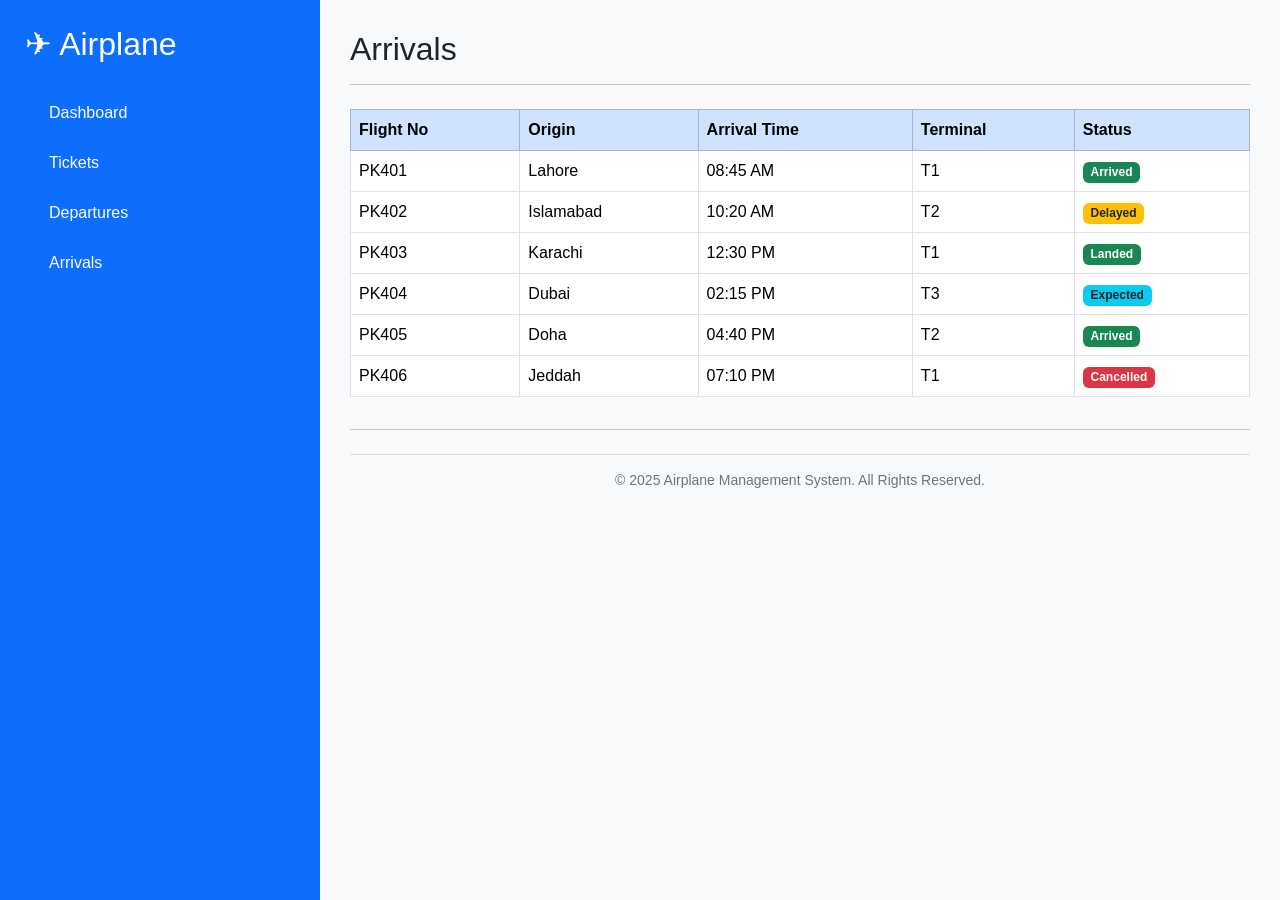
==== arrivals.html @ 70f8caa6 "Initial commit of Airplane Management System" ====
<!DOCTYPE html>
<html lang="en">

<head>
    <meta charset="UTF-8">
    <meta name="viewport" content="width=device-width, initial-scale=1.0">

    <title>Arrivals | Airplane Management System</title>

    <!-- Bootstrap CSS -->
    <link href="https://cdn.jsdelivr.net/npm/bootstrap@5.3.7/dist/css/bootstrap.min.css" rel="stylesheet">

    <!-- Custom CSS -->
    <link rel="stylesheet" href="css/style.css">
</head>

<body>

    <div class="container-fluid">
        <div class="row">

            <!-- ================= Sidebar Start ================= -->
            <div class="col-md-3 sidebar">

                <h2 class="logo">✈ Airplane</h2>

              <ul class="nav flex-column">

    <li class="nav-item">
        <a href="index.html" class="nav-link">
            <i class="bi bi-speedometer2"></i> Dashboard
        </a>
    </li>

    <li class="nav-item">
        <a href="tickets.html" class="nav-link">
            <i class="bi bi-ticket-perforated"></i> Tickets
        </a>
    </li>

    <li class="nav-item">
        <a href="departures.html" class="nav-link">
            <i class="bi bi-airplane-engines"></i> Departures
        </a>
    </li>

    <li class="nav-item">
        <a href="arrivals.html" class="nav-link active">
            <i class="bi bi-airplane"></i> Arrivals
        </a>
    </li>

</ul>

            </div>
            <!-- ================= Sidebar End ================= -->


            <!-- ================= Main Content Start ================= -->
            <div class="col-md-9 main-content">

            <h2 class="mb-3">Arrivals</h2>

<hr class="mb-4">

<div class="table-responsive">

    <table class="table table-bordered table-hover align-middle">

        <thead class="table-primary">

            <tr>
                <th>Flight No</th>
                <th>Origin</th>
                <th>Arrival Time</th>
                <th>Terminal</th>
                <th>Status</th>
            </tr>

        </thead>

        <tbody>

            <tr>
                <td>PK401</td>
                <td>Lahore</td>
                <td>08:45 AM</td>
                <td>T1</td>
                <td><span class="badge bg-success">Arrived</span></td>
            </tr>

            <tr>
                <td>PK402</td>
                <td>Islamabad</td>
                <td>10:20 AM</td>
                <td>T2</td>
                <td><span class="badge bg-warning text-dark">Delayed</span></td>
            </tr>

            <tr>
                <td>PK403</td>
                <td>Karachi</td>
                <td>12:30 PM</td>
                <td>T1</td>
                <td><span class="badge bg-success">Landed</span></td>
            </tr>

            <tr>
                <td>PK404</td>
                <td>Dubai</td>
                <td>02:15 PM</td>
                <td>T3</td>
                <td><span class="badge bg-info text-dark">Expected</span></td>
            </tr>

            <tr>
                <td>PK405</td>
                <td>Doha</td>
                <td>04:40 PM</td>
                <td>T2</td>
                <td><span class="badge bg-success">Arrived</span></td>
            </tr>

            <tr>
                <td>PK406</td>
                <td>Jeddah</td>
                <td>07:10 PM</td>
                <td>T1</td>
                <td><span class="badge bg-danger">Cancelled</span></td>
            </tr>

        </tbody>

    </table>
</div>
<!-- ================= Footer Start ================= -->
<hr>

<footer class="text-center mt-4">
    <p class="mb-0">
        &copy; 2025 Airplane Management System. All Rights Reserved.
    </p>
</footer>
<!-- ================= Footer End ================= -->
</div>

</div>
</div>
</body>
</html>
---- css/style.css ----
* {
    margin: 0;
    padding: 0;
    box-sizing: border-box;
}

body {
    background-color: #f8f9fa;
    font-family: Arial, Helvetica, sans-serif;
}

/* Sidebar */
.sidebar {
    background-color: #0d6efd;
    min-height: 100vh;
    padding: 25px;
}

.logo {
    color: white;
    margin-bottom: 30px;
}

.nav-link {
    color: white;
    margin-bottom: 10px;
    border-radius: 5px;
    transition: 0.3s;
}

.nav-link:hover {
    background-color: white;
    color: #0d6efd;
}

/* Main Content */
.main-content {
    padding: 30px;
}

/* Dashboard Cards */
.card {
    border: none;
    border-radius: 10px;
    transition: 0.3s;
}

.card:hover {
    transform: translateY(-5px);
}

.card h2 {
    color: #0d6efd;
    font-weight: bold;
}
/* Footer */

footer {
    margin-top: 30px;
    padding: 15px 0;
    border-top: 1px solid #ddd;
}

footer p {
    color: #6c757d;
    font-size: 14px;
    margin: 0;
}
/* Sidebar Icons */
.nav-link i {
    margin-right: 8px;
}

/* Dashboard Cards */
.card {
    border: none;
    transition: transform 0.3s ease;
}

.card:hover {
    transform: translateY(-5px);
}
.dashboard-image{
    width:100%;
    height:320px;
    object-fit:cover;
    border-radius:10px;
}
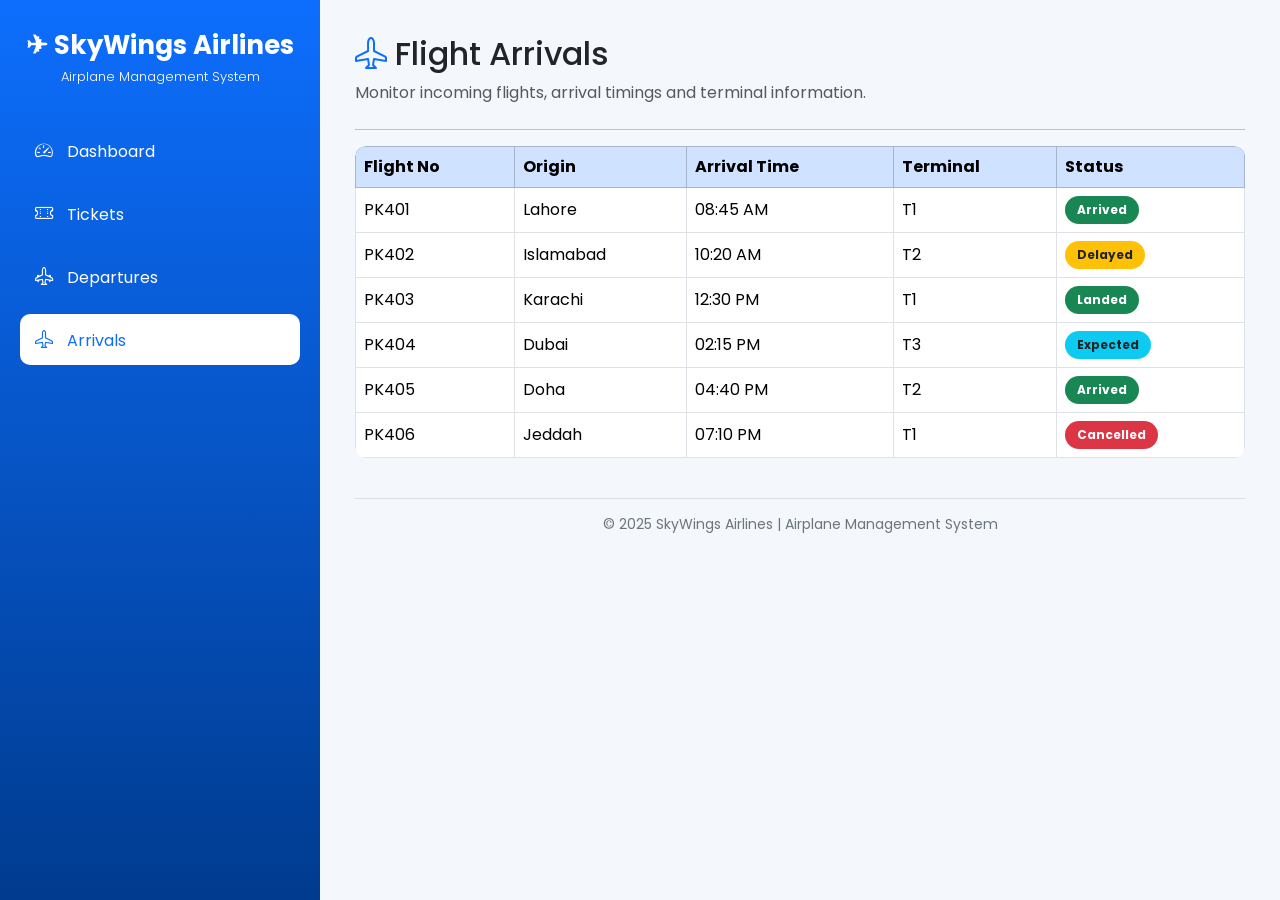
==== commit 51ab5c50: "Updated Airplane Management System UI with SkyWings Airlines theme" ====
--- a/arrivals.html
+++ b/arrivals.html
@@ -2,149 +2,587 @@
 <html lang="en">
 
 <head>
-    <meta charset="UTF-8">
-    <meta name="viewport" content="width=device-width, initial-scale=1.0">
-
-    <title>Arrivals | Airplane Management System</title>
-
-    <!-- Bootstrap CSS -->
-    <link href="https://cdn.jsdelivr.net/npm/bootstrap@5.3.7/dist/css/bootstrap.min.css" rel="stylesheet">
-
-    <!-- Custom CSS -->
-    <link rel="stylesheet" href="css/style.css">
+
+<meta charset="UTF-8">
+<meta name="viewport" content="width=device-width, initial-scale=1.0">
+
+
+<title>Arrivals | SkyWings Airlines</title>
+
+
+
+<!-- Bootstrap CSS -->
+
+<link href="https://cdn.jsdelivr.net/npm/bootstrap@5.3.7/dist/css/bootstrap.min.css" rel="stylesheet">
+
+
+
+<!-- Bootstrap Icons -->
+
+<link rel="stylesheet" href="https://cdn.jsdelivr.net/npm/bootstrap-icons@1.11.3/font/bootstrap-icons.min.css">
+
+
+
+<!-- Custom CSS -->
+
+<link rel="stylesheet" href="css/style.css">
+
+
 </head>
 
+
+
+
 <body>
 
-    <div class="container-fluid">
-        <div class="row">
-
-            <!-- ================= Sidebar Start ================= -->
-            <div class="col-md-3 sidebar">
-
-                <h2 class="logo">✈ Airplane</h2>
-
-              <ul class="nav flex-column">
-
-    <li class="nav-item">
-        <a href="index.html" class="nav-link">
-            <i class="bi bi-speedometer2"></i> Dashboard
-        </a>
-    </li>
-
-    <li class="nav-item">
-        <a href="tickets.html" class="nav-link">
-            <i class="bi bi-ticket-perforated"></i> Tickets
-        </a>
-    </li>
-
-    <li class="nav-item">
-        <a href="departures.html" class="nav-link">
-            <i class="bi bi-airplane-engines"></i> Departures
-        </a>
-    </li>
-
-    <li class="nav-item">
-        <a href="arrivals.html" class="nav-link active">
-            <i class="bi bi-airplane"></i> Arrivals
-        </a>
-    </li>
+
+<div class="container-fluid">
+
+
+<div class="row">
+
+
+
+
+
+<!-- Sidebar -->
+
+
+<div class="col-md-3 sidebar">
+
+
+<h2 class="logo">
+
+✈ SkyWings Airlines
+
+<span>
+Airplane Management System
+</span>
+
+</h2>
+
+
+
+
+
+<ul class="nav flex-column">
+
+
+
+<li class="nav-item">
+
+
+<a href="index.html" class="nav-link">
+
+
+<i class="bi bi-speedometer2"></i>
+
+Dashboard
+
+
+</a>
+
+
+</li>
+
+
+
+
+
+
+<li class="nav-item">
+
+
+<a href="tickets.html" class="nav-link">
+
+
+<i class="bi bi-ticket-perforated"></i>
+
+Tickets
+
+
+</a>
+
+
+</li>
+
+
+
+
+
+
+
+<li class="nav-item">
+
+
+<a href="departures.html" class="nav-link">
+
+
+<i class="bi bi-airplane-engines"></i>
+
+Departures
+
+
+</a>
+
+
+</li>
+
+
+
+
+
+
+
+<li class="nav-item">
+
+
+<a href="arrivals.html" class="nav-link active">
+
+
+<i class="bi bi-airplane"></i>
+
+Arrivals
+
+
+</a>
+
+
+</li>
+
+
+
+
 
 </ul>
 
-            </div>
-            <!-- ================= Sidebar End ================= -->
-
-
-            <!-- ================= Main Content Start ================= -->
-            <div class="col-md-9 main-content">
-
-            <h2 class="mb-3">Arrivals</h2>
-
-<hr class="mb-4">
+
+
+</div>
+
+
+
+
+
+
+
+
+
+
+<!-- Main Content -->
+
+
+<div class="col-md-9 main-content">
+
+
+
+
+
+
+<div class="mb-4">
+
+
+<h2>
+
+<i class="bi bi-airplane text-primary"></i>
+
+Flight Arrivals
+
+</h2>
+
+
+
+
+<p class="text-muted">
+
+Monitor incoming flights, arrival timings and terminal information.
+
+</p>
+
+
+
+</div>
+
+
+
+
+
+<hr>
+
+
+
+
+
+
 
 <div class="table-responsive">
 
-    <table class="table table-bordered table-hover align-middle">
-
-        <thead class="table-primary">
-
-            <tr>
-                <th>Flight No</th>
-                <th>Origin</th>
-                <th>Arrival Time</th>
-                <th>Terminal</th>
-                <th>Status</th>
-            </tr>
-
-        </thead>
-
-        <tbody>
-
-            <tr>
-                <td>PK401</td>
-                <td>Lahore</td>
-                <td>08:45 AM</td>
-                <td>T1</td>
-                <td><span class="badge bg-success">Arrived</span></td>
-            </tr>
-
-            <tr>
-                <td>PK402</td>
-                <td>Islamabad</td>
-                <td>10:20 AM</td>
-                <td>T2</td>
-                <td><span class="badge bg-warning text-dark">Delayed</span></td>
-            </tr>
-
-            <tr>
-                <td>PK403</td>
-                <td>Karachi</td>
-                <td>12:30 PM</td>
-                <td>T1</td>
-                <td><span class="badge bg-success">Landed</span></td>
-            </tr>
-
-            <tr>
-                <td>PK404</td>
-                <td>Dubai</td>
-                <td>02:15 PM</td>
-                <td>T3</td>
-                <td><span class="badge bg-info text-dark">Expected</span></td>
-            </tr>
-
-            <tr>
-                <td>PK405</td>
-                <td>Doha</td>
-                <td>04:40 PM</td>
-                <td>T2</td>
-                <td><span class="badge bg-success">Arrived</span></td>
-            </tr>
-
-            <tr>
-                <td>PK406</td>
-                <td>Jeddah</td>
-                <td>07:10 PM</td>
-                <td>T1</td>
-                <td><span class="badge bg-danger">Cancelled</span></td>
-            </tr>
-
-        </tbody>
-
-    </table>
+
+
+<table class="table table-bordered table-hover align-middle">
+
+
+
+
+
+<thead class="table-primary">
+
+
+<tr>
+
+
+<th>
+Flight No
+</th>
+
+
+<th>
+Origin
+</th>
+
+
+<th>
+Arrival Time
+</th>
+
+
+<th>
+Terminal
+</th>
+
+
+<th>
+Status
+</th>
+
+
+
+</tr>
+
+
+</thead>
+
+
+
+
+
+
+
+<tbody>
+
+
+
+
+<tr>
+
+
+<td>
+PK401
+</td>
+
+
+<td>
+Lahore
+</td>
+
+
+<td>
+08:45 AM
+</td>
+
+
+<td>
+T1
+</td>
+
+
+<td>
+
+<span class="badge bg-success">
+
+Arrived
+
+</span>
+
+</td>
+
+
+</tr>
+
+
+
+
+
+
+
+
+<tr>
+
+
+<td>
+PK402
+</td>
+
+
+<td>
+Islamabad
+</td>
+
+
+<td>
+10:20 AM
+</td>
+
+
+<td>
+T2
+</td>
+
+
+<td>
+
+<span class="badge bg-warning text-dark">
+
+Delayed
+
+</span>
+
+</td>
+
+
+</tr>
+
+
+
+
+
+
+
+
+<tr>
+
+
+<td>
+PK403
+</td>
+
+
+<td>
+Karachi
+</td>
+
+
+<td>
+12:30 PM
+</td>
+
+
+<td>
+T1
+</td>
+
+
+<td>
+
+<span class="badge bg-success">
+
+Landed
+
+</span>
+
+</td>
+
+
+</tr>
+
+
+
+
+
+
+
+
+<tr>
+
+
+<td>
+PK404
+</td>
+
+
+<td>
+Dubai
+</td>
+
+
+<td>
+02:15 PM
+</td>
+
+
+<td>
+T3
+</td>
+
+
+<td>
+
+<span class="badge bg-info text-dark">
+
+Expected
+
+</span>
+
+</td>
+
+
+</tr>
+
+
+
+
+
+
+
+
+<tr>
+
+
+<td>
+PK405
+</td>
+
+
+<td>
+Doha
+</td>
+
+
+<td>
+04:40 PM
+</td>
+
+
+<td>
+T2
+</td>
+
+
+<td>
+
+<span class="badge bg-success">
+
+Arrived
+
+</span>
+
+</td>
+
+
+</tr>
+
+
+
+
+
+
+
+
+<tr>
+
+
+<td>
+PK406
+</td>
+
+
+<td>
+Jeddah
+</td>
+
+
+<td>
+07:10 PM
+</td>
+
+
+<td>
+T1
+</td>
+
+
+<td>
+
+<span class="badge bg-danger">
+
+Cancelled
+
+</span>
+
+</td>
+
+
+</tr>
+
+
+
+
+
+
+</tbody>
+
+
+
+
+</table>
+
+
+
 </div>
-<!-- ================= Footer Start ================= -->
-<hr>
+
+
+
+
+
+
+
+<!-- Footer -->
+
 
 <footer class="text-center mt-4">
-    <p class="mb-0">
-        &copy; 2025 Airplane Management System. All Rights Reserved.
-    </p>
+
+
+<p class="mb-0">
+
+© 2025 SkyWings Airlines |
+
+Airplane Management System
+
+</p>
+
+
 </footer>
-<!-- ================= Footer End ================= -->
+
+
+
+
+
+
 </div>
 
+
+
 </div>
+
+
 </div>
+
+
+
+
+
+
 </body>
+
+
 </html>
--- a/css/style.css
+++ b/css/style.css
@@ -1,88 +1,340 @@
-* {
-    margin: 0;
-    padding: 0;
-    box-sizing: border-box;
-}
-
-body {
-    background-color: #f8f9fa;
-    font-family: Arial, Helvetica, sans-serif;
-}
-
-/* Sidebar */
-.sidebar {
-    background-color: #0d6efd;
-    min-height: 100vh;
-    padding: 25px;
-}
-
-.logo {
-    color: white;
-    margin-bottom: 30px;
-}
-
-.nav-link {
-    color: white;
-    margin-bottom: 10px;
-    border-radius: 5px;
-    transition: 0.3s;
-}
-
-.nav-link:hover {
-    background-color: white;
-    color: #0d6efd;
-}
-
-/* Main Content */
-.main-content {
-    padding: 30px;
-}
-
-/* Dashboard Cards */
-.card {
-    border: none;
-    border-radius: 10px;
-    transition: 0.3s;
-}
-
-.card:hover {
-    transform: translateY(-5px);
-}
-
-.card h2 {
-    color: #0d6efd;
-    font-weight: bold;
-}
-/* Footer */
-
-footer {
-    margin-top: 30px;
-    padding: 15px 0;
-    border-top: 1px solid #ddd;
-}
-
-footer p {
-    color: #6c757d;
-    font-size: 14px;
-    margin: 0;
-}
-/* Sidebar Icons */
-.nav-link i {
-    margin-right: 8px;
-}
-
-/* Dashboard Cards */
-.card {
-    border: none;
-    transition: transform 0.3s ease;
-}
-
-.card:hover {
-    transform: translateY(-5px);
-}
+/* Google Font */
+@import url('https://fonts.googleapis.com/css2?family=Poppins:wght@300;400;500;600;700&display=swap');
+
+
+/* Global Styling */
+
+*{
+    margin:0;
+    padding:0;
+    box-sizing:border-box;
+}
+
+
+body{
+
+    background-color:#f4f7fb;
+
+    font-family:'Poppins', Arial, sans-serif;
+
+}
+
+
+
+/* ================= Sidebar ================= */
+
+
+.sidebar{
+
+    background:linear-gradient(180deg,#0d6efd,#003b8f);
+
+    min-height:100vh;
+
+    padding:30px 20px;
+
+}
+
+
+
+/* Airline Logo */
+
+.logo{
+
+    color:white;
+
+    text-align:center;
+
+    font-size:26px;
+
+    font-weight:700;
+
+    margin-bottom:40px;
+
+}
+
+
+
+.logo span{
+
+    display:block;
+
+    font-size:13px;
+
+    font-weight:300;
+
+    margin-top:8px;
+
+}
+
+
+
+/* Navigation Links */
+
+
+.nav-link{
+
+    color:white;
+
+    padding:12px 15px;
+
+    margin-bottom:12px;
+
+    border-radius:10px;
+
+    transition:0.3s;
+
+    font-size:16px;
+
+}
+
+
+
+.nav-link i{
+
+    margin-right:10px;
+
+    font-size:18px;
+
+}
+
+
+
+
+/* Hover + Active */
+
+
+.nav-link:hover,
+
+.nav-link.active{
+
+
+    background-color:white;
+
+    color:#0d6efd !important;
+
+
+}
+
+
+
+
+
+/* ================= Main Content ================= */
+
+
+.main-content{
+
+    padding:35px;
+
+}
+
+
+
+/* Header Button */
+
+
+.btn-primary{
+
+
+    border-radius:20px;
+
+    padding:10px 20px;
+
+
+}
+
+
+
+
+
+/* ================= Dashboard Cards ================= */
+
+
+.card{
+
+
+    border:none;
+
+    border-radius:18px;
+
+    background:white;
+
+    transition:0.3s;
+
+    height:100%;
+
+
+}
+
+
+
+.card:hover{
+
+
+    transform:translateY(-8px);
+
+    box-shadow:0 10px 25px rgba(0,0,0,0.15);
+
+
+}
+
+
+
+.card-body i{
+
+
+    font-size:45px;
+
+
+}
+
+
+
+.card h5{
+
+
+    font-weight:600;
+
+}
+
+
+
+.card h2{
+
+
+    color:#0d6efd;
+
+    font-size:32px;
+
+    font-weight:700;
+
+}
+
+
+
+/* ================= Image ================= */
+
+
 .dashboard-image{
+
+
     width:100%;
-    height:320px;
+
+    height:350px;
+
     object-fit:cover;
-    border-radius:10px;
+
+    border-radius:15px;
+
+
+}
+
+
+
+/* ================= Footer ================= */
+
+
+footer{
+
+
+    margin-top:30px;
+
+    padding:15px 0;
+
+    border-top:1px solid #ddd;
+
+
+}
+
+
+
+footer p{
+
+
+    color:#6c757d;
+
+    font-size:14px;
+
+
+}
+
+
+
+/* ================= Tables (Tickets, Arrivals, Departures) ================= */
+
+
+.table{
+
+
+    background:white;
+
+    border-radius:12px;
+
+    overflow:hidden;
+
+
+}
+
+
+
+.table thead{
+
+
+    background:#0d6efd;
+
+    color:white;
+
+
+}
+
+
+
+.table-hover tbody tr:hover{
+
+
+    background-color:#f1f6ff;
+
+
+}
+
+
+
+/* Badges */
+
+
+.badge{
+
+
+    padding:8px 12px;
+
+    border-radius:20px;
+
+
+}
+
+
+
+
+
+/* Responsive Design */
+
+
+@media(max-width:768px){
+
+
+.sidebar{
+
+    min-height:auto;
+
+}
+
+
+
+.main-content{
+
+    padding:20px;
+
+}
+
+
 }
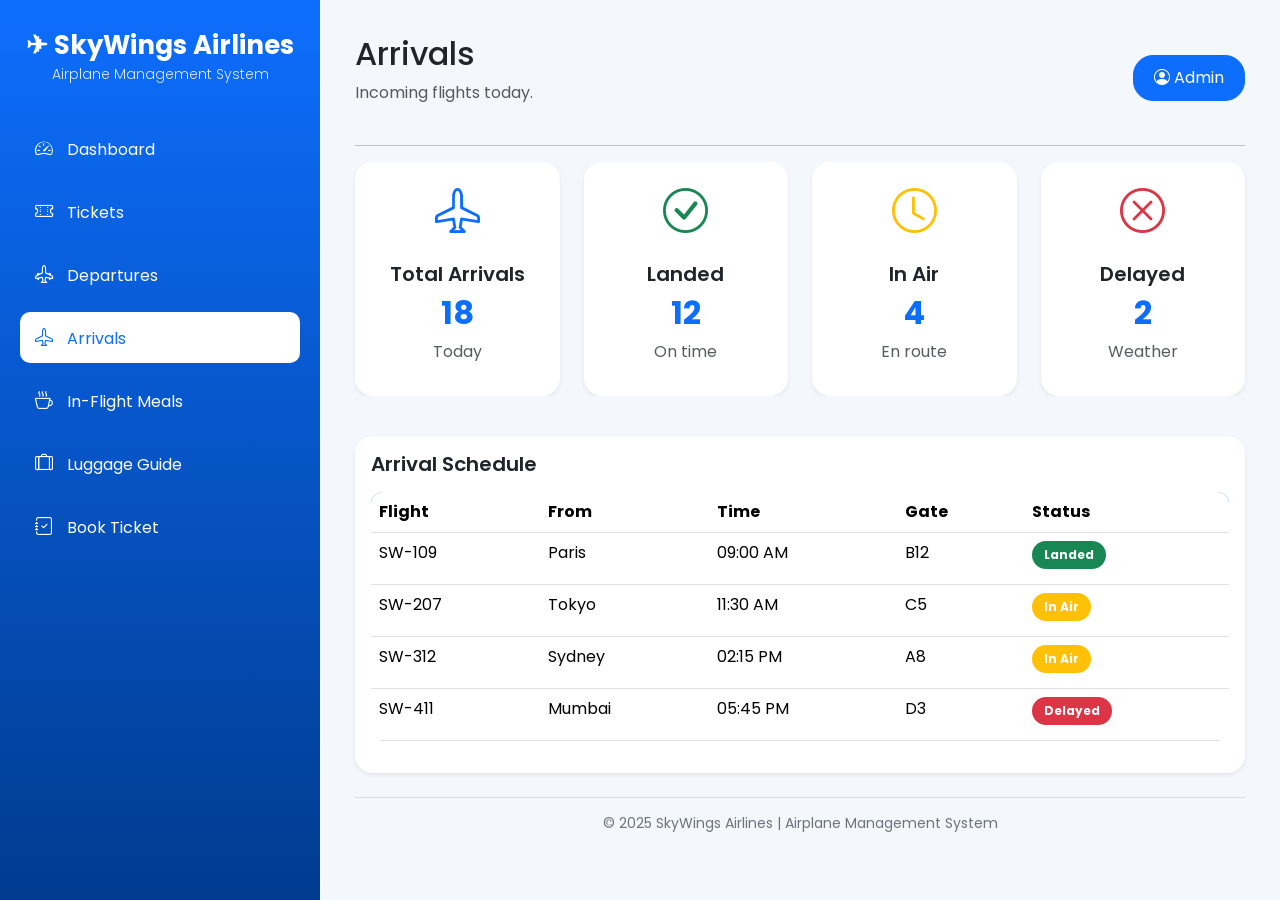
==== commit b7a6ec44: "Updated SkyWings Airlines dashboard previous featres and added new features" ====
--- a/arrivals.html
+++ b/arrivals.html
@@ -1,588 +1,120 @@
 <!DOCTYPE html>
 <html lang="en">
-
 <head>
-
-<meta charset="UTF-8">
-<meta name="viewport" content="width=device-width, initial-scale=1.0">
-
-
-<title>Arrivals | SkyWings Airlines</title>
-
-
-
-<!-- Bootstrap CSS -->
-
-<link href="https://cdn.jsdelivr.net/npm/bootstrap@5.3.7/dist/css/bootstrap.min.css" rel="stylesheet">
-
-
-
-<!-- Bootstrap Icons -->
-
-<link rel="stylesheet" href="https://cdn.jsdelivr.net/npm/bootstrap-icons@1.11.3/font/bootstrap-icons.min.css">
-
-
-
-<!-- Custom CSS -->
-
-<link rel="stylesheet" href="css/style.css">
-
-
+  <meta charset="UTF-8">
+  <meta name="viewport" content="width=device-width, initial-scale=1.0">
+  <title>Arrivals | SkyWings Airlines</title>
+  <link href="https://cdn.jsdelivr.net/npm/bootstrap@5.3.7/dist/css/bootstrap.min.css" rel="stylesheet">
+  <link rel="stylesheet" href="https://cdn.jsdelivr.net/npm/bootstrap-icons@1.11.3/font/bootstrap-icons.min.css">
+  <link rel="preconnect" href="https://fonts.googleapis.com">
+  <link rel="preconnect" href="https://fonts.gstatic.com" crossorigin>
+  <link href="https://fonts.googleapis.com/css2?family=Poppins:wght@300;400;500;600;700&display=swap" rel="stylesheet">
+  <style>
+    * { margin: 0; padding: 0; box-sizing: border-box; overflow-x:hidden}
+    body { background-color: #f4f7fb; font-family: 'Poppins', Arial, sans-serif; overflow-x:hidden; }
+    .sidebar { background: linear-gradient(180deg, #0d6efd, #003b8f); min-height: 100vh; padding: 30px 20px; transition: transform 0.3s ease; }
+    .logo { color: white; text-align: center; font-size: 26px; font-weight: 700; margin-bottom: 40px; }
+    .logo small { display: block; font-size: 14px; margin-top: 5px; color: #dbeafe; font-weight: 300; }
+    .nav-link { color: white; padding: 12px 15px; margin-bottom: 12px; border-radius: 10px; transition: 0.3s; font-size: 16px; }
+    .nav-link i { margin-right: 10px; font-size: 18px; }
+    .nav-link:hover, .nav-link.active { background-color: white; color: #0d6efd !important; }
+    .main-content { padding: 35px; }
+    .btn-primary { border-radius: 20px; padding: 10px 20px; }
+    .card { border: none; border-radius: 18px; background: white; transition: 0.3s; height: auto; }
+    .card:hover { transform: translateY(-8px); box-shadow: 0 10px 25px rgba(0,0,0,0.15); }
+    .card-body i { font-size: 45px; }
+    .card h5 { font-weight: 600; }
+    .card h2 { color: #0d6efd; font-size: 32px; font-weight: 700; }
+    .table { background: white; border-radius: 12px; overflow: hidden; }
+    .table thead { background: #0d6efd; color: white; }
+    .table-hover tbody tr:hover { background-color: #f1f6ff; }
+    .badge { padding: 8px 12px; border-radius: 20px; }
+    footer { margin-top: 30px; padding: 15px 0; border-top: 1px solid #ddd; }
+    footer p { color: #6c757d; font-size: 14px; }
+    .navbar-toggler { border: none; background: transparent; font-size: 2rem; color: #0d6efd; padding: 0; line-height: 1; }
+    .navbar-toggler:focus { box-shadow: none; }
+    .offcanvas { background: linear-gradient(180deg, #0d6efd, #003b8f); max-width: 300px; width: 80%; }
+    .offcanvas .logo { margin-top: 20px; margin-bottom: 30px; }
+    .offcanvas .nav-link { color: white; }
+    .offcanvas .nav-link:hover, .offcanvas .nav-link.active { background-color: white; color: #0d6efd !important; }
+    @media (max-width: 768px) { .sidebar { display: none; } .mobile-nav-toggle { display: block !important; } .main-content { padding: 20px; } }
+    @media (min-width: 769px) { .mobile-nav-toggle { display: none !important; } }
+  </style>
 </head>
-
-
-
-
 <body>
-
-
 <div class="container-fluid">
-
-
-<div class="row">
-
-
-
-
-
-<!-- Sidebar -->
-
-
-<div class="col-md-3 sidebar">
-
-
-<h2 class="logo">
-
-✈ SkyWings Airlines
-
-<span>
-Airplane Management System
-</span>
-
-</h2>
-
-
-
-
-
-<ul class="nav flex-column">
-
-
-
-<li class="nav-item">
-
-
-<a href="index.html" class="nav-link">
-
-
-<i class="bi bi-speedometer2"></i>
-
-Dashboard
-
-
-</a>
-
-
-</li>
-
-
-
-
-
-
-<li class="nav-item">
-
-
-<a href="tickets.html" class="nav-link">
-
-
-<i class="bi bi-ticket-perforated"></i>
-
-Tickets
-
-
-</a>
-
-
-</li>
-
-
-
-
-
-
-
-<li class="nav-item">
-
-
-<a href="departures.html" class="nav-link">
-
-
-<i class="bi bi-airplane-engines"></i>
-
-Departures
-
-
-</a>
-
-
-</li>
-
-
-
-
-
-
-
-<li class="nav-item">
-
-
-<a href="arrivals.html" class="nav-link active">
-
-
-<i class="bi bi-airplane"></i>
-
-Arrivals
-
-
-</a>
-
-
-</li>
-
-
-
-
-
-</ul>
-
-
-
+  <div class="row">
+    <div class="col-md-3 sidebar">
+      <h2 class="logo">✈ SkyWings Airlines <small>Airplane Management System</small></h2>
+      <ul class="nav flex-column">
+        <li class="nav-item"><a href="index.html" class="nav-link"><i class="bi bi-speedometer2"></i> Dashboard</a></li>
+        <li class="nav-item"><a href="tickets.html" class="nav-link"><i class="bi bi-ticket-perforated"></i> Tickets</a></li>
+        <li class="nav-item"><a href="departures.html" class="nav-link"><i class="bi bi-airplane-engines"></i> Departures</a></li>
+        <li class="nav-item"><a href="arrivals.html" class="nav-link active"><i class="bi bi-airplane"></i> Arrivals</a></li>
+        <li class="nav-item"><a href="meals.html" class="nav-link"><i class="bi bi-cup-hot"></i> In-Flight Meals</a></li>
+        <li class="nav-item"><a href="luggage.html" class="nav-link"><i class="bi bi-suitcase-lg"></i> Luggage Guide</a></li>
+        <li class="nav-item"><a href="book-ticket.html" class="nav-link"><i class="bi bi-journal-check"></i> Book Ticket</a></li>
+      </ul>
+    </div>
+    <div class="col-md-9 main-content">
+      <div class="d-flex justify-content-between align-items-center mb-4">
+        <div class="d-flex align-items-center">
+          <button class="navbar-toggler mobile-nav-toggle me-3" type="button" data-bs-toggle="offcanvas" data-bs-target="#mobileSidebar"><i class="bi bi-list"></i></button>
+          <div><h2>Arrivals</h2><p class="text-muted">Incoming flights today.</p></div>
+        </div>
+        <button class="btn btn-primary"><i class="bi bi-person-circle"></i> Admin</button>
+      </div>
+      <hr>
+      <div class="row mb-4">
+        <div class="col-md-3 mb-3"><div class="card shadow-sm"><div class="card-body text-center"><i class="bi bi-airplane text-primary"></i><h5 class="mt-3">Total Arrivals</h5><h2>18</h2><p class="text-muted">Today</p></div></div></div>
+        <div class="col-md-3 mb-3"><div class="card shadow-sm"><div class="card-body text-center"><i class="bi bi-check-circle text-success"></i><h5 class="mt-3">Landed</h5><h2>12</h2><p class="text-muted">On time</p></div></div></div>
+        <div class="col-md-3 mb-3"><div class="card shadow-sm"><div class="card-body text-center"><i class="bi bi-clock text-warning"></i><h5 class="mt-3">In Air</h5><h2>4</h2><p class="text-muted">En route</p></div></div></div>
+        <div class="col-md-3 mb-3"><div class="card shadow-sm"><div class="card-body text-center"><i class="bi bi-x-circle text-danger"></i><h5 class="mt-3">Delayed</h5><h2>2</h2><p class="text-muted">Weather</p></div></div></div>
+      </div>
+      <div class="card shadow-sm p-3">
+        <h5 class="mb-3">Arrival Schedule</h5>
+        <table class="table table-hover">
+          <thead><tr><th>Flight</th><th>From</th><th>Time</th><th>Gate</th><th>Status</th></tr></thead>
+          <tbody>
+            <tr><td>SW-109</td><td>Paris</td><td>09:00 AM</td><td>B12</td><td><span class="badge bg-success">Landed</span></td></tr>
+            <tr><td>SW-207</td><td>Tokyo</td><td>11:30 AM</td><td>C5</td><td><span class="badge bg-warning">In Air</span></td></tr>
+            <tr><td>SW-312</td><td>Sydney</td><td>02:15 PM</td><td>A8</td><td><span class="badge bg-warning">In Air</span></td></tr>
+            <tr><td>SW-411</td><td>Mumbai</td><td>05:45 PM</td><td>D3</td><td><span class="badge bg-danger">Delayed</span></td></tr>
+          </tbody>
+        </table>
+      </div>
+      <footer class="text-center mt-4"><p class="mb-0">© 2025 SkyWings Airlines | Airplane Management System</p></footer>
+    </div>
+  </div>
 </div>
-
-
-
-
-
-
-
-
-
-
-<!-- Main Content -->
-
-
-<div class="col-md-9 main-content">
-
-
-
-
-
-
-<div class="mb-4">
-
-
-<h2>
-
-<i class="bi bi-airplane text-primary"></i>
-
-Flight Arrivals
-
-</h2>
-
-
-
-
-<p class="text-muted">
-
-Monitor incoming flights, arrival timings and terminal information.
-
-</p>
-
-
-
+<div class="offcanvas offcanvas-start" tabindex="-1" id="mobileSidebar">
+  <div class="offcanvas-body p-0">
+    <h2 class="logo" style="padding: 30px 20px 0 20px;">✈ SkyWings Airlines <small>Airplane Management System</small></h2>
+    <ul class="nav flex-column" style="padding: 20px;">
+      <li class="nav-item"><a href="index.html" class="nav-link"><i class="bi bi-speedometer2"></i> Dashboard</a></li>
+      <li class="nav-item"><a href="tickets.html" class="nav-link"><i class="bi bi-ticket-perforated"></i> Tickets</a></li>
+      <li class="nav-item"><a href="departures.html" class="nav-link"><i class="bi bi-airplane-engines"></i> Departures</a></li>
+      <li class="nav-item"><a href="arrivals.html" class="nav-link active"><i class="bi bi-airplane"></i> Arrivals</a></li>
+      <li class="nav-item"><a href="meals.html" class="nav-link"><i class="bi bi-cup-hot"></i> In-Flight Meals</a></li>
+      <li class="nav-item"><a href="luggage.html" class="nav-link"><i class="bi bi-suitcase-lg"></i> Luggage Guide</a></li>
+      <li class="nav-item"><a href="book-ticket.html" class="nav-link"><i class="bi bi-journal-check"></i> Book Ticket</a></li>
+    </ul>
+  </div>
 </div>
-
-
-
-
-
-<hr>
-
-
-
-
-
-
-
-<div class="table-responsive">
-
-
-
-<table class="table table-bordered table-hover align-middle">
-
-
-
-
-
-<thead class="table-primary">
-
-
-<tr>
-
-
-<th>
-Flight No
-</th>
-
-
-<th>
-Origin
-</th>
-
-
-<th>
-Arrival Time
-</th>
-
-
-<th>
-Terminal
-</th>
-
-
-<th>
-Status
-</th>
-
-
-
-</tr>
-
-
-</thead>
-
-
-
-
-
-
-
-<tbody>
-
-
-
-
-<tr>
-
-
-<td>
-PK401
-</td>
-
-
-<td>
-Lahore
-</td>
-
-
-<td>
-08:45 AM
-</td>
-
-
-<td>
-T1
-</td>
-
-
-<td>
-
-<span class="badge bg-success">
-
-Arrived
-
-</span>
-
-</td>
-
-
-</tr>
-
-
-
-
-
-
-
-
-<tr>
-
-
-<td>
-PK402
-</td>
-
-
-<td>
-Islamabad
-</td>
-
-
-<td>
-10:20 AM
-</td>
-
-
-<td>
-T2
-</td>
-
-
-<td>
-
-<span class="badge bg-warning text-dark">
-
-Delayed
-
-</span>
-
-</td>
-
-
-</tr>
-
-
-
-
-
-
-
-
-<tr>
-
-
-<td>
-PK403
-</td>
-
-
-<td>
-Karachi
-</td>
-
-
-<td>
-12:30 PM
-</td>
-
-
-<td>
-T1
-</td>
-
-
-<td>
-
-<span class="badge bg-success">
-
-Landed
-
-</span>
-
-</td>
-
-
-</tr>
-
-
-
-
-
-
-
-
-<tr>
-
-
-<td>
-PK404
-</td>
-
-
-<td>
-Dubai
-</td>
-
-
-<td>
-02:15 PM
-</td>
-
-
-<td>
-T3
-</td>
-
-
-<td>
-
-<span class="badge bg-info text-dark">
-
-Expected
-
-</span>
-
-</td>
-
-
-</tr>
-
-
-
-
-
-
-
-
-<tr>
-
-
-<td>
-PK405
-</td>
-
-
-<td>
-Doha
-</td>
-
-
-<td>
-04:40 PM
-</td>
-
-
-<td>
-T2
-</td>
-
-
-<td>
-
-<span class="badge bg-success">
-
-Arrived
-
-</span>
-
-</td>
-
-
-</tr>
-
-
-
-
-
-
-
-
-<tr>
-
-
-<td>
-PK406
-</td>
-
-
-<td>
-Jeddah
-</td>
-
-
-<td>
-07:10 PM
-</td>
-
-
-<td>
-T1
-</td>
-
-
-<td>
-
-<span class="badge bg-danger">
-
-Cancelled
-
-</span>
-
-</td>
-
-
-</tr>
-
-
-
-
-
-
-</tbody>
-
-
-
-
-</table>
-
-
-
-</div>
-
-
-
-
-
-
-
-<!-- Footer -->
-
-
-<footer class="text-center mt-4">
-
-
-<p class="mb-0">
-
-© 2025 SkyWings Airlines |
-
-Airplane Management System
-
-</p>
-
-
-</footer>
-
-
-
-
-
-
-</div>
-
-
-
-</div>
-
-
-</div>
-
-
-
-
-
-
+<script src="https://cdn.jsdelivr.net/npm/bootstrap@5.3.7/dist/js/bootstrap.bundle.min.js"></script>
+<script>
+  document.addEventListener('DOMContentLoaded', function() {
+    const offcanvasEl = document.getElementById('mobileSidebar');
+    if (offcanvasEl) {
+      const links = offcanvasEl.querySelectorAll('.nav-link');
+      links.forEach(link => {
+        link.addEventListener('click', () => {
+          const offcanvas = bootstrap.Offcanvas.getInstance(offcanvasEl);
+          if (offcanvas) offcanvas.hide();
+        });
+      });
+    }
+  });
+</script>
 </body>
-
-
 </html>
